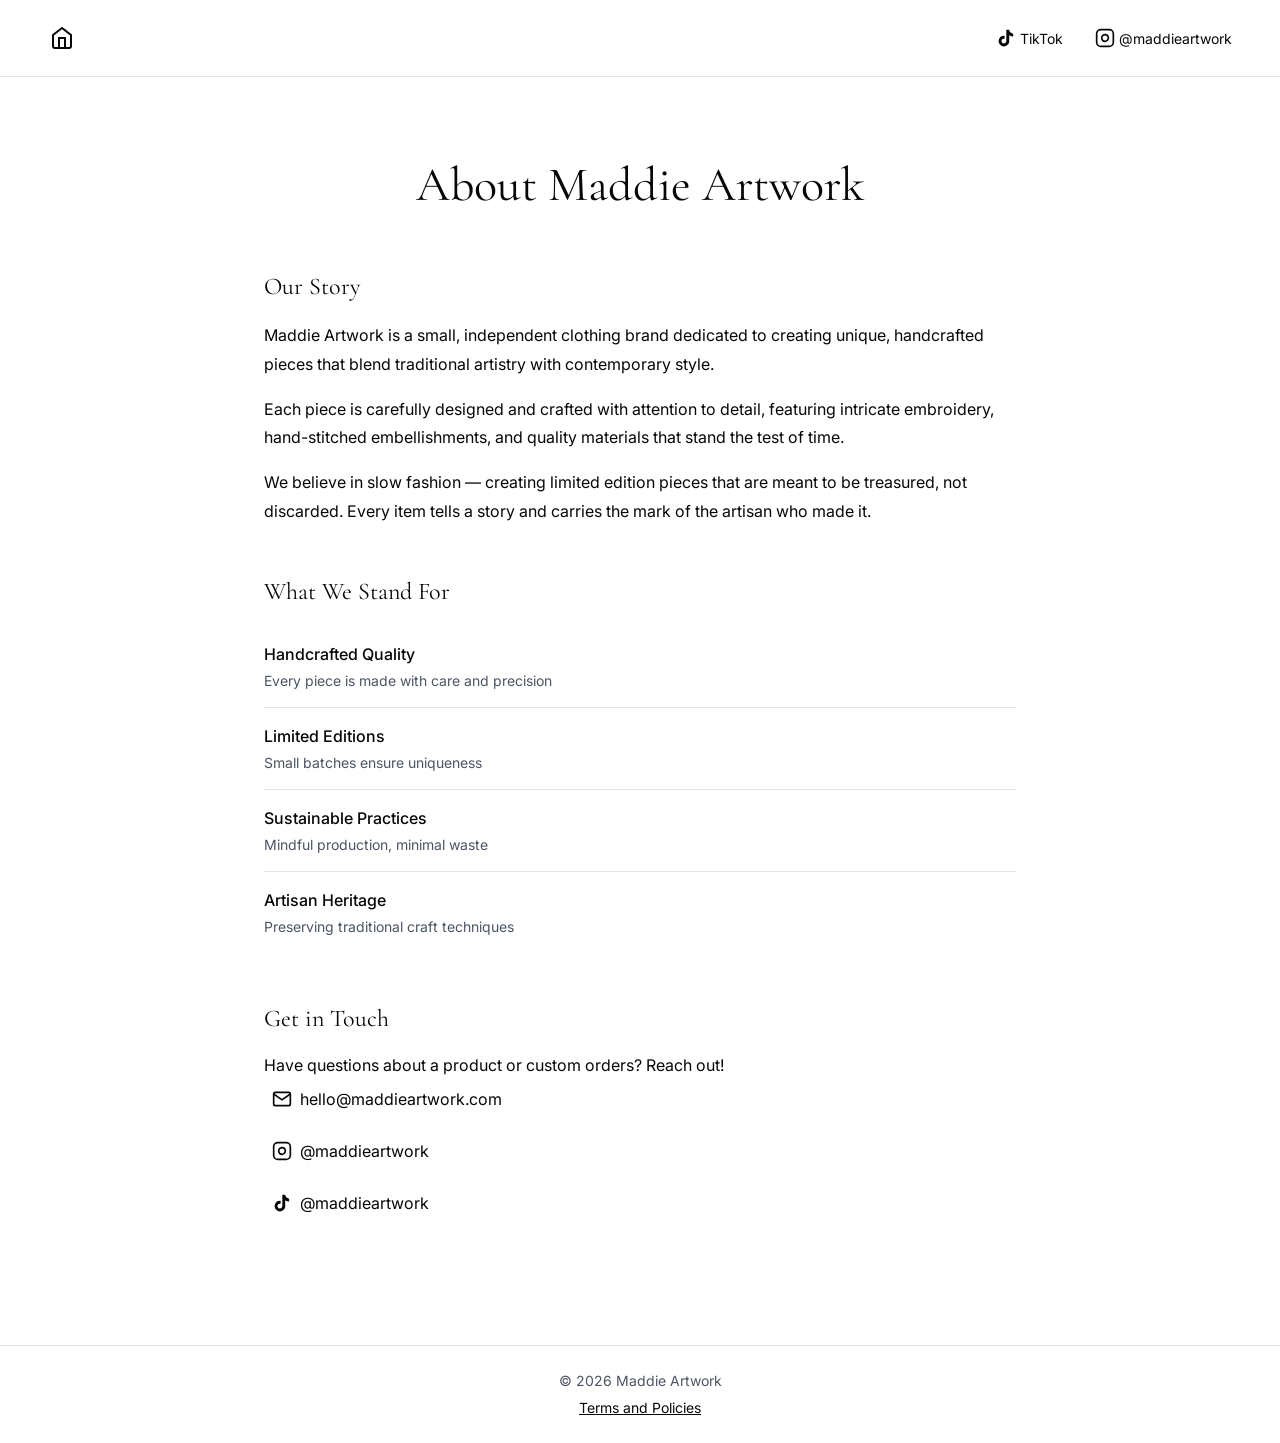
==== about.html @ 931a55f9 "Initial commit: Maddie Artwork clothing website - Homepage with brand logo and navigation - Products" ====
<!DOCTYPE html>
<html lang="en">
<head>
    <meta charset="UTF-8">
    <meta name="viewport" content="width=device-width, initial-scale=1.0">
    <title>About | Maddie Artwork</title>
    <link rel="stylesheet" href="css/styles.css">
    <link rel="preconnect" href="https://fonts.googleapis.com">
    <link rel="preconnect" href="https://fonts.gstatic.com" crossorigin>
    <link href="https://fonts.googleapis.com/css2?family=Cormorant+Garamond:ital,wght@0,400;0,500;1,400&family=Inter:wght@400;500&display=swap" rel="stylesheet">
</head>
<body>
    <a href="#main-content" class="skip-link">Skip to main content</a>
    
    <header class="header">
        <nav class="nav" aria-label="Main navigation">
            <a href="index.html" class="nav-icon" aria-label="Home">
                <svg width="24" height="24" viewBox="0 0 24 24" fill="none" stroke="currentColor" stroke-width="2" aria-hidden="true">
                    <path d="M3 9l9-7 9 7v11a2 2 0 0 1-2 2H5a2 2 0 0 1-2-2z"></path>
                    <polyline points="9 22 9 12 15 12 15 22"></polyline>
                </svg>
            </a>
            
            <div class="nav-social">
                <a href="https://tiktok.com/@maddieartwork" target="_blank" rel="noopener noreferrer" class="social-link" aria-label="TikTok">
                    <svg width="20" height="20" viewBox="0 0 24 24" fill="currentColor" aria-hidden="true">
                        <path d="M19.59 6.69a4.83 4.83 0 0 1-3.77-4.25V2h-3.45v13.67a2.89 2.89 0 0 1-5.2 1.74 2.89 2.89 0 0 1 2.31-4.64 2.93 2.93 0 0 1 .88.13V9.4a6.84 6.84 0 0 0-1-.05A6.33 6.33 0 0 0 5 20.1a6.34 6.34 0 0 0 10.86-4.43v-7a8.16 8.16 0 0 0 4.77 1.52v-3.4a4.85 4.85 0 0 1-1-.1z"/>
                    </svg>
                    <span>TikTok</span>
                </a>
                <a href="https://instagram.com/maddieartwork" target="_blank" rel="noopener noreferrer" class="social-link" aria-label="Instagram">
                    <svg width="20" height="20" viewBox="0 0 24 24" fill="none" stroke="currentColor" stroke-width="2" aria-hidden="true">
                        <rect x="2" y="2" width="20" height="20" rx="5" ry="5"></rect>
                        <path d="M16 11.37A4 4 0 1 1 12.63 8 4 4 0 0 1 16 11.37z"></path>
                        <line x1="17.5" y1="6.5" x2="17.51" y2="6.5"></line>
                    </svg>
                    <span>@maddieartwork</span>
                </a>
            </div>
        </nav>
    </header>

    <main id="main-content" class="main-about">
        <section class="about-hero">
            <h1>About Maddie Artwork</h1>
        </section>

        <section class="about-content">
            <div class="about-story">
                <h2>Our Story</h2>
                <p>
                    Maddie Artwork is a small, independent clothing brand dedicated to creating 
                    unique, handcrafted pieces that blend traditional artistry with contemporary style.
                </p>
                <p>
                    Each piece is carefully designed and crafted with attention to detail, 
                    featuring intricate embroidery, hand-stitched embellishments, and quality materials 
                    that stand the test of time.
                </p>
                <p>
                    We believe in slow fashion — creating limited edition pieces that are meant to be 
                    treasured, not discarded. Every item tells a story and carries the mark of the 
                    artisan who made it.
                </p>
            </div>

            <div class="about-values">
                <h2>What We Stand For</h2>
                <ul class="values-list">
                    <li>
                        <strong>Handcrafted Quality</strong>
                        <p>Every piece is made with care and precision</p>
                    </li>
                    <li>
                        <strong>Limited Editions</strong>
                        <p>Small batches ensure uniqueness</p>
                    </li>
                    <li>
                        <strong>Sustainable Practices</strong>
                        <p>Mindful production, minimal waste</p>
                    </li>
                    <li>
                        <strong>Artisan Heritage</strong>
                        <p>Preserving traditional craft techniques</p>
                    </li>
                </ul>
            </div>

            <div class="about-contact">
                <h2>Get in Touch</h2>
                <p>Have questions about a product or custom orders? Reach out!</p>
                <div class="contact-links">
                    <a href="mailto:hello@maddieartwork.com" class="contact-link">
                        <svg width="20" height="20" viewBox="0 0 24 24" fill="none" stroke="currentColor" stroke-width="2" aria-hidden="true">
                            <path d="M4 4h16c1.1 0 2 .9 2 2v12c0 1.1-.9 2-2 2H4c-1.1 0-2-.9-2-2V6c0-1.1.9-2 2-2z"></path>
                            <polyline points="22,6 12,13 2,6"></polyline>
                        </svg>
                        hello@maddieartwork.com
                    </a>
                    <a href="https://instagram.com/maddieartwork" target="_blank" rel="noopener noreferrer" class="contact-link">
                        <svg width="20" height="20" viewBox="0 0 24 24" fill="none" stroke="currentColor" stroke-width="2" aria-hidden="true">
                            <rect x="2" y="2" width="20" height="20" rx="5" ry="5"></rect>
                            <path d="M16 11.37A4 4 0 1 1 12.63 8 4 4 0 0 1 16 11.37z"></path>
                            <line x1="17.5" y1="6.5" x2="17.51" y2="6.5"></line>
                        </svg>
                        @maddieartwork
                    </a>
                    <a href="https://tiktok.com/@maddieartwork" target="_blank" rel="noopener noreferrer" class="contact-link">
                        <svg width="20" height="20" viewBox="0 0 24 24" fill="currentColor" aria-hidden="true">
                            <path d="M19.59 6.69a4.83 4.83 0 0 1-3.77-4.25V2h-3.45v13.67a2.89 2.89 0 0 1-5.2 1.74 2.89 2.89 0 0 1 2.31-4.64 2.93 2.93 0 0 1 .88.13V9.4a6.84 6.84 0 0 0-1-.05A6.33 6.33 0 0 0 5 20.1a6.34 6.34 0 0 0 10.86-4.43v-7a8.16 8.16 0 0 0 4.77 1.52v-3.4a4.85 4.85 0 0 1-1-.1z"/>
                        </svg>
                        @maddieartwork
                    </a>
                </div>
            </div>
        </section>
    </main>

    <footer class="footer">
        <p>&copy; 2026 Maddie Artwork</p>
        <a href="terms.html">Terms and Policies</a>
    </footer>

    <script src="js/main.js"></script>
</body>
</html>
---- css/styles.css ----
:root {
    --color-black: #060808;
    --color-white: #ffffff;
    --color-gray-100: #f8f8f8;
    --color-gray-200: #e5e5e5;
    --color-gray-400: #9ca3af;
    --color-gray-600: #4b5563;
    --color-red: #dc2626;
    --font-serif: 'Cormorant Garamond', Georgia, serif;
    --font-sans: 'Inter', -apple-system, BlinkMacSystemFont, sans-serif;
    --spacing-xs: 0.25rem;
    --spacing-sm: 0.5rem;
    --spacing-md: 1rem;
    --spacing-lg: 1.5rem;
    --spacing-xl: 2rem;
    --spacing-2xl: 3rem;
    --border-radius: 20px;
    --transition: 0.2s ease;
}

*,
*::before,
*::after {
    box-sizing: border-box;
    margin: 0;
    padding: 0;
}

html {
    font-size: 16px;
    scroll-behavior: smooth;
}

body {
    font-family: var(--font-sans);
    color: var(--color-black);
    background-color: var(--color-white);
    line-height: 1.5;
    min-height: 100vh;
    display: flex;
    flex-direction: column;
}

.skip-link {
    position: absolute;
    top: -100%;
    left: 0;
    padding: var(--spacing-md) var(--spacing-lg);
    background: var(--color-black);
    color: var(--color-white);
    text-decoration: none;
    z-index: 1000;
}

.skip-link:focus {
    top: 0;
}

*:focus-visible {
    outline: 2px solid var(--color-black);
    outline-offset: 2px;
}

a {
    color: inherit;
    text-decoration: none;
}

img {
    max-width: 100%;
    height: auto;
    display: block;
}

button {
    font-family: inherit;
    cursor: pointer;
    border: none;
    background: none;
}

ul {
    list-style: none;
}

.header {
    padding: var(--spacing-md) var(--spacing-lg);
    border-bottom: 1px solid var(--color-gray-200);
}

.nav {
    display: flex;
    justify-content: space-between;
    align-items: center;
    max-width: 1200px;
    margin: 0 auto;
    flex-wrap: wrap;
    gap: var(--spacing-md);
}

.nav-icon {
    display: flex;
    align-items: center;
    justify-content: center;
    width: 44px;
    height: 44px;
    color: var(--color-black);
    transition: opacity var(--transition);
}

.nav-icon:hover {
    opacity: 0.7;
}

.nav-center {
    flex: 1;
    display: flex;
    justify-content: center;
}

.nav-decoration {
    max-height: 80px;
    width: auto;
}

.nav-social {
    display: flex;
    align-items: center;
    gap: var(--spacing-md);
    flex-wrap: wrap;
}

.social-link {
    display: flex;
    align-items: center;
    gap: var(--spacing-xs);
    font-size: 0.875rem;
    color: var(--color-black);
    transition: opacity var(--transition);
    padding: var(--spacing-sm);
    min-height: 44px;
}

.social-link:hover {
    opacity: 0.7;
}

.social-link span {
    display: none;
}

@media (min-width: 600px) {
    .social-link span {
        display: inline;
    }
}

.main-home {
    flex: 1;
    display: flex;
    flex-direction: column;
    align-items: center;
    padding: var(--spacing-xl) var(--spacing-lg);
}

.hero {
    text-align: center;
    padding: var(--spacing-2xl) 0;
}

.logo-container {
    margin-bottom: var(--spacing-xl);
}

.brand-name {
    font-weight: 400;
    line-height: 1.1;
}

.brand-script {
    display: block;
    font-family: var(--font-serif);
    font-size: clamp(3rem, 10vw, 6rem);
    font-style: italic;
    font-weight: 400;
}

.brand-artwork {
    display: block;
    font-family: var(--font-serif);
    font-size: clamp(2rem, 6vw, 3.5rem);
    font-weight: 500;
    letter-spacing: 0.1em;
    text-transform: uppercase;
    margin-top: -0.5rem;
}

.cta-buttons {
    display: flex;
    flex-direction: column;
    align-items: center;
    gap: var(--spacing-md);
}

.btn {
    display: inline-flex;
    align-items: center;
    justify-content: center;
    min-width: 160px;
    min-height: 44px;
    padding: var(--spacing-sm) var(--spacing-xl);
    font-family: var(--font-serif);
    font-size: 1.125rem;
    border: 1px solid var(--color-black);
    border-radius: var(--border-radius);
    transition: all var(--transition);
}

.btn-primary {
    background: var(--color-white);
    color: var(--color-black);
}

.btn-primary:hover {
    background: var(--color-black);
    color: var(--color-white);
}

.btn-secondary {
    background: var(--color-white);
    color: var(--color-black);
}

.btn-secondary:hover {
    background: var(--color-gray-100);
}

.btn-buy {
    background: var(--color-black);
    color: var(--color-white);
    font-family: var(--font-sans);
    font-size: 0.875rem;
    min-width: 100%;
    margin-top: var(--spacing-sm);
}

.btn-buy:hover {
    background: var(--color-gray-600);
}

.btn-buy:disabled {
    background: var(--color-gray-400);
    cursor: not-allowed;
}

.featured-icons {
    display: flex;
    justify-content: center;
    gap: var(--spacing-2xl);
    padding: var(--spacing-xl) 0;
    flex-wrap: wrap;
}

.icon-card {
    width: 150px;
    height: 150px;
    display: flex;
    align-items: center;
    justify-content: center;
}

.icon-image {
    max-width: 100%;
    max-height: 100%;
    object-fit: contain;
}

.main-products {
    flex: 1;
    padding: var(--spacing-lg);
    max-width: 1200px;
    margin: 0 auto;
    width: 100%;
}

.products-header {
    margin-bottom: var(--spacing-xl);
}

.products-header h1 {
    font-family: var(--font-sans);
    font-size: clamp(1.5rem, 5vw, 2.5rem);
    font-weight: 500;
    margin-bottom: var(--spacing-lg);
}

.products-controls {
    display: flex;
    justify-content: space-between;
    align-items: center;
    gap: var(--spacing-md);
}

.filter-btn {
    display: flex;
    align-items: center;
    gap: var(--spacing-sm);
    padding: var(--spacing-sm) var(--spacing-md);
    font-size: 0.875rem;
    color: var(--color-black);
    min-height: 44px;
}

.filter-btn:hover {
    opacity: 0.7;
}

.view-toggle {
    display: flex;
    gap: var(--spacing-xs);
}

.view-btn {
    display: flex;
    align-items: center;
    justify-content: center;
    width: 44px;
    height: 44px;
    color: var(--color-gray-400);
    transition: color var(--transition);
}

.view-btn:hover,
.view-btn.active {
    color: var(--color-black);
}

.filter-panel {
    background: var(--color-gray-100);
    padding: var(--spacing-lg);
    margin-bottom: var(--spacing-lg);
    border-radius: 8px;
}

.filter-panel[hidden] {
    display: none;
}

.filter-group {
    margin-bottom: var(--spacing-md);
}

.filter-group:last-child {
    margin-bottom: 0;
}

.filter-group h3 {
    font-size: 0.875rem;
    font-weight: 500;
    margin-bottom: var(--spacing-sm);
}

.filter-group label {
    display: flex;
    align-items: center;
    gap: var(--spacing-sm);
    padding: var(--spacing-xs) 0;
    font-size: 0.875rem;
    cursor: pointer;
    min-height: 44px;
}

.filter-group input[type="checkbox"] {
    width: 18px;
    height: 18px;
    cursor: pointer;
}

.products-grid {
    display: grid;
    grid-template-columns: repeat(2, 1fr);
    gap: var(--spacing-lg);
}

@media (min-width: 768px) {
    .products-grid {
        grid-template-columns: repeat(3, 1fr);
    }
}

@media (min-width: 1024px) {
    .products-grid {
        grid-template-columns: repeat(4, 1fr);
    }
}

.product-card {
    display: flex;
    flex-direction: column;
}

.product-image-wrapper {
    position: relative;
    aspect-ratio: 1;
    background: var(--color-gray-100);
    margin-bottom: var(--spacing-sm);
    overflow: hidden;
}

.product-image {
    width: 100%;
    height: 100%;
    object-fit: cover;
    transition: transform var(--transition);
}

.product-card:hover .product-image {
    transform: scale(1.05);
}

.product-badge {
    position: absolute;
    bottom: var(--spacing-sm);
    left: 50%;
    transform: translateX(-50%);
    background: var(--color-red);
    color: var(--color-white);
    padding: var(--spacing-xs) var(--spacing-md);
    font-size: 0.75rem;
    font-weight: 500;
    text-transform: uppercase;
    letter-spacing: 0.05em;
    border-radius: 4px;
}

.product-info {
    text-align: center;
}

.product-name {
    font-family: var(--font-sans);
    font-size: 0.875rem;
    font-weight: 400;
    text-transform: uppercase;
    letter-spacing: 0.05em;
    margin-bottom: var(--spacing-xs);
    line-height: 1.3;
}

.product-price {
    font-family: var(--font-sans);
    font-size: 0.875rem;
    color: var(--color-black);
}

.main-about {
    flex: 1;
    padding: var(--spacing-lg);
    max-width: 800px;
    margin: 0 auto;
    width: 100%;
}

.about-hero {
    text-align: center;
    padding: var(--spacing-2xl) 0;
}

.about-hero h1 {
    font-family: var(--font-serif);
    font-size: clamp(2rem, 6vw, 3rem);
    font-weight: 400;
}

.about-content {
    padding-bottom: var(--spacing-2xl);
}

.about-story,
.about-values,
.about-contact {
    margin-bottom: var(--spacing-2xl);
}

.about-story h2,
.about-values h2,
.about-contact h2 {
    font-family: var(--font-serif);
    font-size: 1.5rem;
    font-weight: 400;
    margin-bottom: var(--spacing-md);
}

.about-story p {
    margin-bottom: var(--spacing-md);
    line-height: 1.8;
}

.values-list li {
    padding: var(--spacing-md) 0;
    border-bottom: 1px solid var(--color-gray-200);
}

.values-list li:last-child {
    border-bottom: none;
}

.values-list strong {
    display: block;
    font-weight: 500;
    margin-bottom: var(--spacing-xs);
}

.values-list p {
    color: var(--color-gray-600);
    font-size: 0.875rem;
}

.contact-links {
    display: flex;
    flex-direction: column;
    gap: var(--spacing-sm);
}

.contact-link {
    display: flex;
    align-items: center;
    gap: var(--spacing-sm);
    padding: var(--spacing-sm);
    transition: opacity var(--transition);
    min-height: 44px;
}

.contact-link:hover {
    opacity: 0.7;
}

.footer {
    padding: var(--spacing-lg);
    text-align: center;
    border-top: 1px solid var(--color-gray-200);
    margin-top: auto;
}

.footer p {
    font-size: 0.875rem;
    color: var(--color-gray-600);
    margin-bottom: var(--spacing-xs);
}

.footer a {
    font-size: 0.875rem;
    color: var(--color-black);
    text-decoration: underline;
}

.footer a:hover {
    opacity: 0.7;
}

.products-grid.list-view {
    grid-template-columns: 1fr;
    gap: var(--spacing-md);
}

.list-view .product-card {
    flex-direction: row;
    gap: var(--spacing-md);
    align-items: center;
}

.list-view .product-image-wrapper {
    width: 120px;
    flex-shrink: 0;
    margin-bottom: 0;
}

.list-view .product-info {
    text-align: left;
    flex: 1;
}

@media (max-width: 480px) {
    .products-grid {
        grid-template-columns: repeat(2, 1fr);
        gap: var(--spacing-md);
    }
    
    .product-name {
        font-size: 0.75rem;
    }
    
    .product-price {
        font-size: 0.75rem;
    }
}

.sr-only {
    position: absolute;
    width: 1px;
    height: 1px;
    padding: 0;
    margin: -1px;
    overflow: hidden;
    clip: rect(0, 0, 0, 0);
    white-space: nowrap;
    border: 0;
}
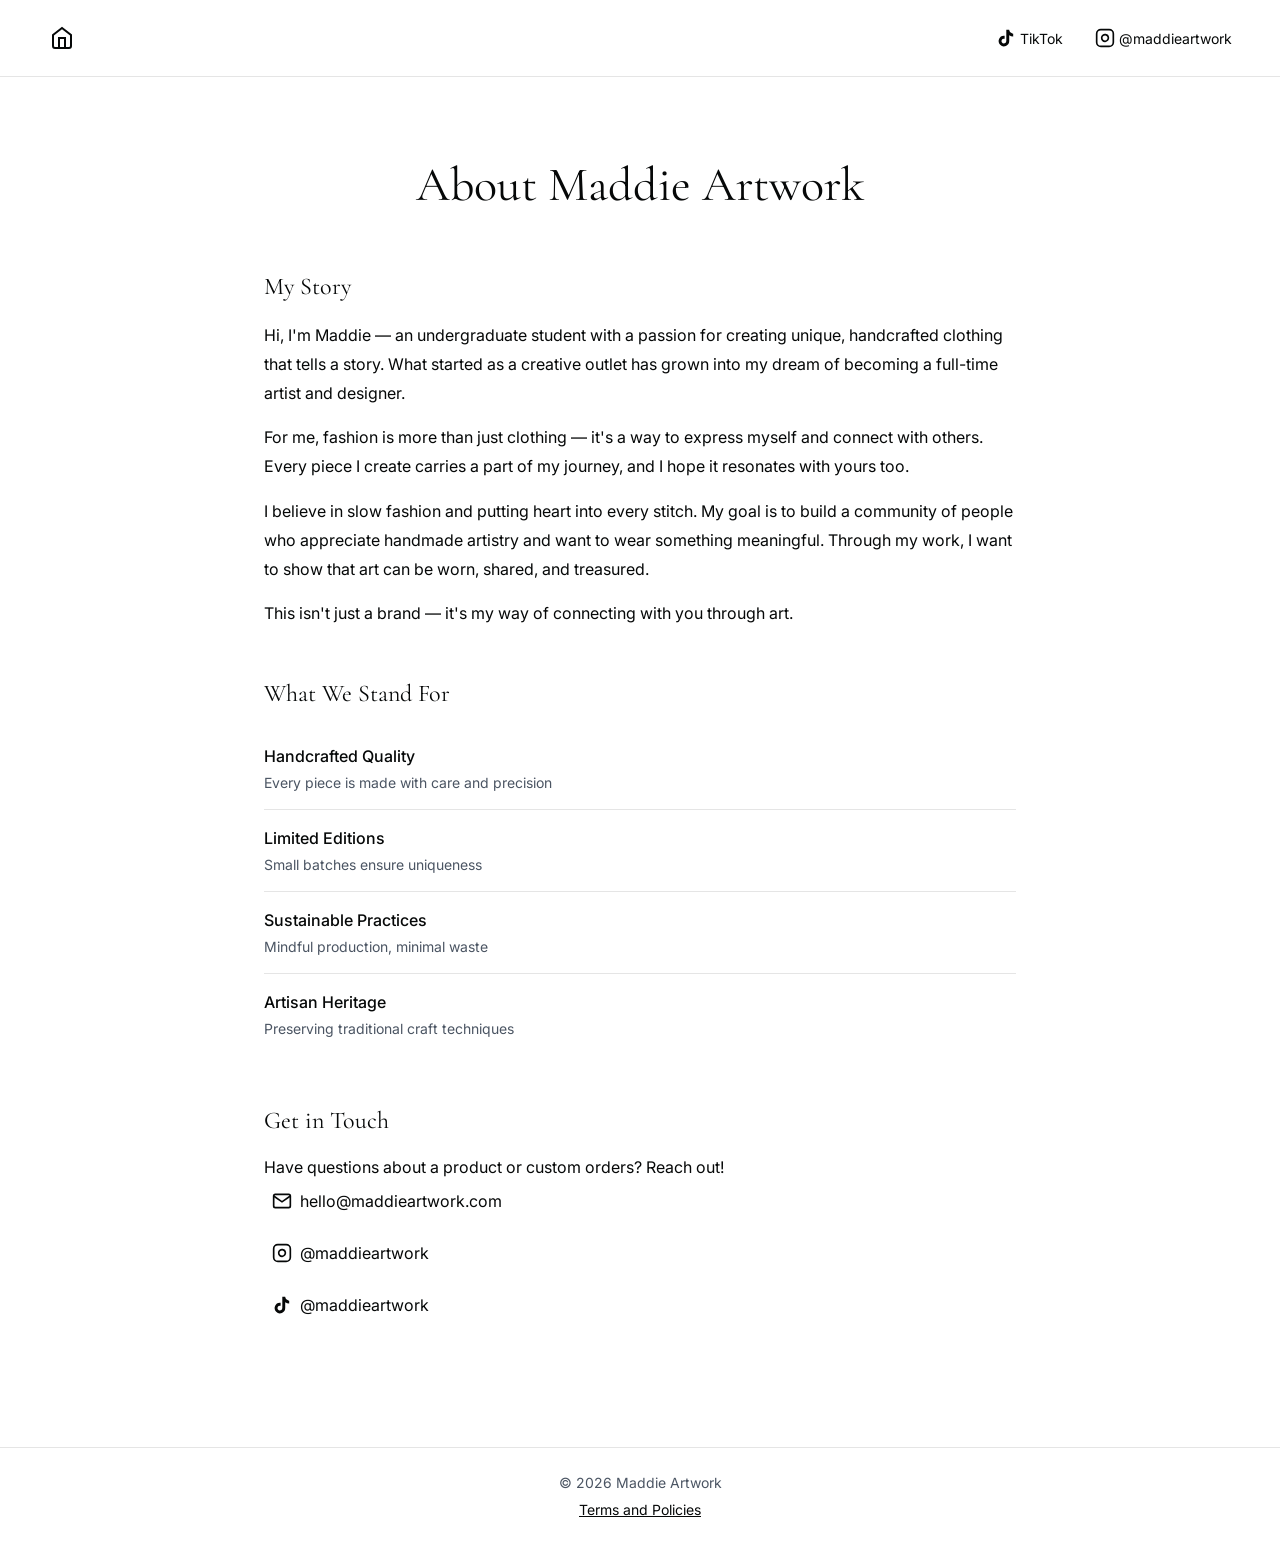
==== commit 7f9ec79a: "Update About page with personal story Made-with: Cursor" ====
--- a/about.html
+++ b/about.html
@@ -47,20 +47,25 @@
 
         <section class="about-content">
             <div class="about-story">
-                <h2>Our Story</h2>
+                <h2>My Story</h2>
                 <p>
-                    Maddie Artwork is a small, independent clothing brand dedicated to creating 
-                    unique, handcrafted pieces that blend traditional artistry with contemporary style.
+                    Hi, I'm Maddie — an undergraduate student with a passion for creating 
+                    unique, handcrafted clothing that tells a story. What started as a creative 
+                    outlet has grown into my dream of becoming a full-time artist and designer.
                 </p>
                 <p>
-                    Each piece is carefully designed and crafted with attention to detail, 
-                    featuring intricate embroidery, hand-stitched embellishments, and quality materials 
-                    that stand the test of time.
+                    For me, fashion is more than just clothing — it's a way to express myself 
+                    and connect with others. Every piece I create carries a part of my journey, 
+                    and I hope it resonates with yours too.
                 </p>
                 <p>
-                    We believe in slow fashion — creating limited edition pieces that are meant to be 
-                    treasured, not discarded. Every item tells a story and carries the mark of the 
-                    artisan who made it.
+                    I believe in slow fashion and putting heart into every stitch. My goal is to 
+                    build a community of people who appreciate handmade artistry and want to wear 
+                    something meaningful. Through my work, I want to show that art can be worn, 
+                    shared, and treasured.
+                </p>
+                <p>
+                    This isn't just a brand — it's my way of connecting with you through art.
                 </p>
             </div>
 
